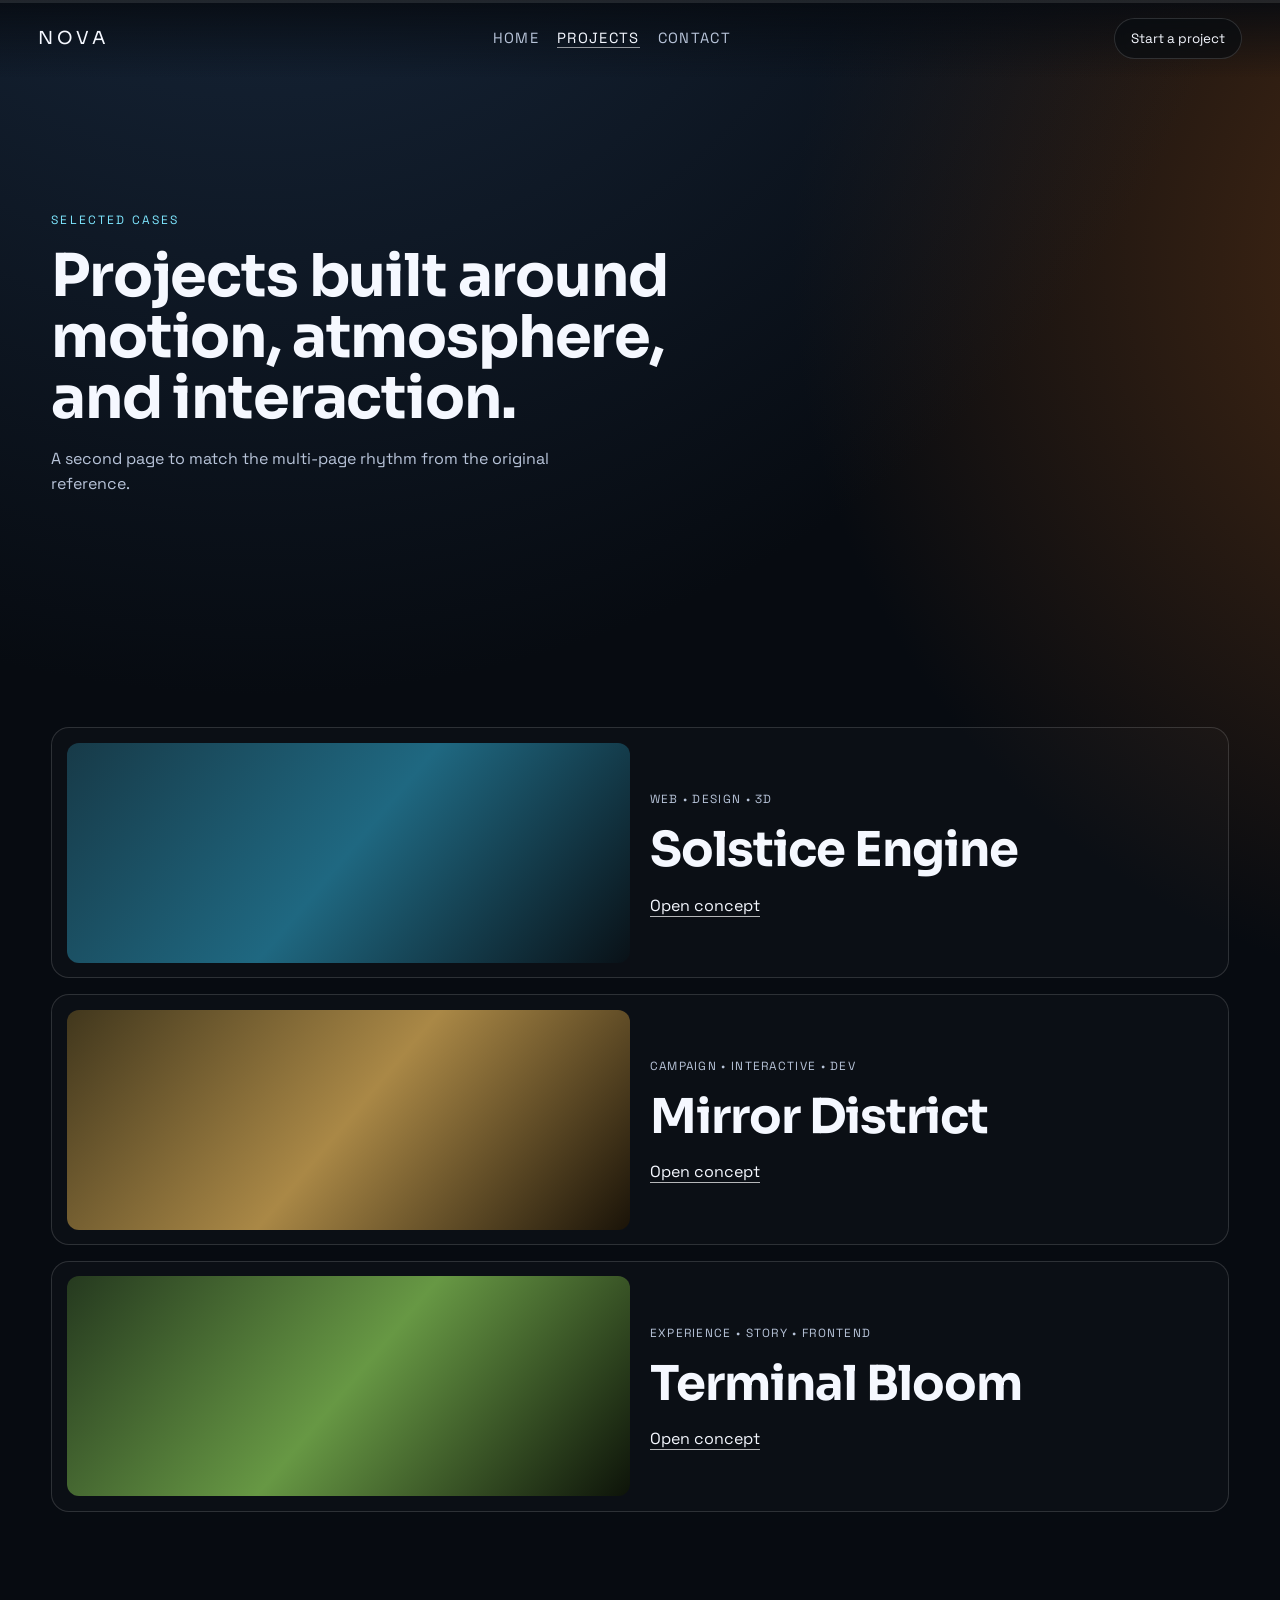
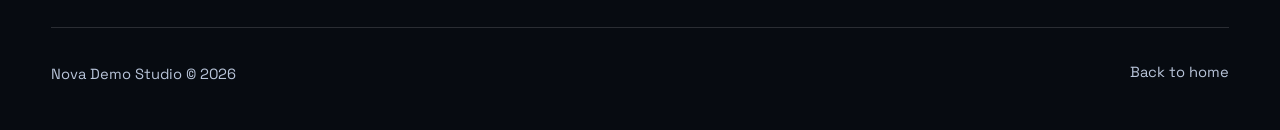
==== projects.html @ 7e59c1d0 "feat: add initial website structure with homepage, projects page, and game functionality - Created i" ====
<!DOCTYPE html>
<html lang="en">
<head>
  <meta charset="UTF-8">
  <meta name="viewport" content="width=device-width, initial-scale=1.0">
  <title>Nova Projects</title>
  <meta name="description" content="Project grid page for immersive studio demo.">
  <link rel="preconnect" href="https://fonts.googleapis.com">
  <link rel="preconnect" href="https://fonts.gstatic.com" crossorigin>
  <link href="https://fonts.googleapis.com/css2?family=Sora:wght@300;400;600;700;800&family=Space+Grotesk:wght@400;500;700&display=swap" rel="stylesheet">
  <link rel="stylesheet" href="./styles.css">
</head>
<body data-page="projects">
  <canvas id="ambient-canvas" aria-hidden="true"></canvas>
  <div class="grain" aria-hidden="true"></div>

  <header class="site-header" id="site-header">
    <a class="logo" href="./index.html">NOVA</a>
    <nav class="site-nav">
      <a href="./index.html">Home</a>
      <a class="active" href="./projects.html">Projects</a>
      <a href="mailto:hello@nova.studio">Contact</a>
    </nav>
    <a class="talk-btn magnetic" href="mailto:hello@nova.studio">Start a project</a>
  </header>

  <main class="projects-page">
    <section class="hero compact section reveal">
      <p class="eyebrow">SELECTED CASES</p>
      <h1>Projects built around motion, atmosphere, and interaction.</h1>
      <p class="hero-sub">A second page to match the multi-page rhythm from the original reference.</p>
    </section>

    <section class="projects-list section">
      <article class="project-row reveal" data-parallax="0.07">
        <div class="row-visual color-e"></div>
        <div class="row-content">
          <p>WEB • DESIGN • 3D</p>
          <h2>Solstice Engine</h2>
          <a class="inline-link" href="./index.html">Open concept</a>
        </div>
      </article>

      <article class="project-row reveal" data-parallax="0.04">
        <div class="row-visual color-f"></div>
        <div class="row-content">
          <p>CAMPAIGN • INTERACTIVE • DEV</p>
          <h2>Mirror District</h2>
          <a class="inline-link" href="./index.html">Open concept</a>
        </div>
      </article>

      <article class="project-row reveal" data-parallax="0.06">
        <div class="row-visual color-g"></div>
        <div class="row-content">
          <p>EXPERIENCE • STORY • FRONTEND</p>
          <h2>Terminal Bloom</h2>
          <a class="inline-link" href="./index.html">Open concept</a>
        </div>
      </article>
    </section>
  </main>

  <footer class="site-footer">
    <p>Nova Demo Studio © 2026</p>
    <a href="./index.html">Back to home</a>
  </footer>

  <div class="scroll-progress" aria-hidden="true"><span id="scroll-progress-bar"></span></div>
  <script src="./main.js"></script>
</body>
</html>
---- styles.css ----
:root {
  --bg: #070b11;
  --bg-soft: #101723;
  --surface: #131f30;
  --text: #f5f8ff;
  --muted: #b8c4d9;
  --line: rgba(255, 255, 255, 0.14);
  --accent: #7ee7ff;
  --accent-2: #ffd46b;
  --maxw: 1180px;
}

* {
  box-sizing: border-box;
}

html,
body {
  margin: 0;
  padding: 0;
  background: radial-gradient(circle at 20% -20%, #1a2c43 0%, transparent 45%),
    radial-gradient(circle at 120% 15%, #4e2c13 0%, transparent 35%),
    var(--bg);
  color: var(--text);
  font-family: "Space Grotesk", "Segoe UI", sans-serif;
  min-height: 100%;
}

body {
  overflow-x: hidden;
}

h1,
h2,
h3,
h4 {
  font-family: "Sora", "Segoe UI", sans-serif;
  letter-spacing: -0.02em;
  margin: 0;
}

p {
  margin: 0;
  line-height: 1.6;
}

a {
  color: inherit;
  text-decoration: none;
}

#ambient-canvas {
  position: fixed;
  inset: 0;
  width: 100%;
  height: 100%;
  z-index: -3;
}

.grain {
  position: fixed;
  inset: 0;
  z-index: -2;
  pointer-events: none;
  opacity: 0.15;
  background-image: radial-gradient(rgba(255, 255, 255, 0.28) 0.45px, transparent 0.45px);
  background-size: 4px 4px;
}

.site-header {
  position: fixed;
  top: 0;
  left: 0;
  right: 0;
  display: flex;
  align-items: center;
  justify-content: space-between;
  padding: 18px clamp(16px, 3vw, 38px);
  z-index: 40;
  background: linear-gradient(to bottom, rgba(7, 11, 17, 0.88), rgba(7, 11, 17, 0));
}

.logo {
  font-family: "Sora", sans-serif;
  font-size: 1.12rem;
  letter-spacing: 0.22em;
}

.site-nav {
  display: flex;
  gap: 18px;
  align-items: center;
}

.site-nav a {
  color: var(--muted);
  font-size: 0.92rem;
  text-transform: uppercase;
  letter-spacing: 0.09em;
  border-bottom: 1px solid transparent;
  transition: 0.3s ease;
}

.site-nav a:hover,
.site-nav a.active {
  color: var(--text);
  border-bottom-color: rgba(255, 255, 255, 0.55);
}

.talk-btn {
  border: 1px solid var(--line);
  border-radius: 999px;
  padding: 0.68rem 1rem;
  font-size: 0.84rem;
  background: rgba(8, 12, 18, 0.6);
  backdrop-filter: blur(6px);
  transition: 0.28s ease;
}

.talk-btn:hover {
  border-color: rgba(255, 255, 255, 0.6);
  transform: translateY(-2px);
}

main {
  width: min(var(--maxw), 92vw);
  margin: 0 auto;
  padding-top: 96px;
}

.section {
  position: relative;
  padding: clamp(58px, 9vw, 128px) 0;
}

.hero h1 {
  font-size: clamp(2rem, 5.5vw, 5rem);
  max-width: 16ch;
  line-height: 1.03;
  margin-top: 1rem;
}

.hero.compact h1 {
  font-size: clamp(1.9rem, 4.6vw, 4rem);
  max-width: 14ch;
}

.eyebrow {
  color: var(--accent);
  letter-spacing: 0.18em;
  text-transform: uppercase;
  font-size: 0.75rem;
}

.hero-sub {
  max-width: 58ch;
  margin-top: 1.1rem;
  color: var(--muted);
}

.pill-link {
  display: inline-flex;
  align-items: center;
  margin-top: 1.6rem;
  border-radius: 999px;
  border: 1px solid rgba(126, 231, 255, 0.45);
  padding: 0.72rem 1.1rem;
  font-size: 0.9rem;
  background: rgba(126, 231, 255, 0.08);
}

.hero-orbits {
  position: absolute;
  right: 0;
  top: 22%;
  width: min(36vw, 460px);
  aspect-ratio: 1;
  pointer-events: none;
}

.hero-orbits span {
  position: absolute;
  inset: 0;
  border-radius: 50%;
  border: 1px solid rgba(255, 255, 255, 0.15);
  animation: spin 18s linear infinite;
}

.hero-orbits span:nth-child(2) {
  inset: 12%;
  animation-duration: 13s;
  animation-direction: reverse;
}

.hero-orbits span:nth-child(3) {
  inset: 25%;
  animation-duration: 9s;
}

@keyframes spin {
  to {
    transform: rotate(360deg);
  }
}

.intro {
  display: grid;
  grid-template-columns: 1fr 1.2fr;
  gap: 2rem;
  border-top: 1px solid var(--line);
  border-bottom: 1px solid var(--line);
}

.intro h2 {
  font-size: clamp(1.5rem, 3.6vw, 3rem);
  max-width: 12ch;
}

.intro p {
  color: var(--muted);
  font-size: 1.03rem;
}

.section-head {
  display: flex;
  justify-content: space-between;
  align-items: end;
  gap: 1rem;
  margin-bottom: 2rem;
}

.section-head h3 {
  font-size: clamp(1.35rem, 3.2vw, 2.5rem);
}

.section-head p {
  max-width: 42ch;
  color: var(--muted);
}

.project-grid {
  display: grid;
  grid-template-columns: repeat(2, minmax(0, 1fr));
  gap: clamp(14px, 2vw, 24px);
}

.project-card {
  border: 1px solid var(--line);
  border-radius: 18px;
  overflow: hidden;
  background: rgba(255, 255, 255, 0.02);
  transition: transform 0.35s ease, border-color 0.35s ease;
}

.project-card:hover {
  transform: translateY(-6px);
  border-color: rgba(255, 255, 255, 0.48);
}

.project-media {
  height: 260px;
  border-bottom: 1px solid var(--line);
  background-size: 220% 220%;
  animation: drift 11s ease-in-out infinite;
}

@keyframes drift {
  0%,
  100% {
    background-position: 0% 50%;
  }
  50% {
    background-position: 100% 50%;
  }
}

.color-a { background-image: linear-gradient(130deg, #22324f, #347ab8, #0d1119); }
.color-b { background-image: linear-gradient(130deg, #3a2a12, #6e5c1a, #15100a); }
.color-c { background-image: linear-gradient(130deg, #1d3e34, #44a37f, #061812); }
.color-d { background-image: linear-gradient(130deg, #381f36, #91518a, #120914); }
.color-e { background-image: linear-gradient(130deg, #173a48, #1f6881, #091117); }
.color-f { background-image: linear-gradient(130deg, #41371d, #aa8846, #1a1308); }
.color-g { background-image: linear-gradient(130deg, #25391f, #679844, #0d1309); }

.project-meta {
  margin: 1rem 1rem 0.45rem;
  font-size: 0.72rem;
  letter-spacing: 0.12em;
  text-transform: uppercase;
  color: var(--muted);
}

.project-card h4 {
  margin: 0 1rem 1rem;
  font-size: 1.4rem;
}

.marquee {
  border-top: 1px solid var(--line);
  border-bottom: 1px solid var(--line);
  overflow: hidden;
}

.marquee-track {
  display: flex;
  gap: 2.2rem;
  width: max-content;
  padding: 1.1rem 0;
  animation: marquee 24s linear infinite;
}

.marquee-track span {
  letter-spacing: 0.14em;
  color: var(--accent-2);
  text-transform: uppercase;
  font-weight: 700;
}

@keyframes marquee {
  to {
    transform: translateX(-50%);
  }
}

.cta h2 {
  max-width: 12ch;
  font-size: clamp(1.8rem, 5vw, 4rem);
  margin: 0.7rem 0 1.3rem;
}

.talk-giant {
  display: inline-flex;
  border-radius: 999px;
  border: 1px solid var(--line);
  padding: 0.9rem 1.35rem;
  font-weight: 700;
  background: rgba(255, 212, 107, 0.1);
}

.projects-list {
  display: grid;
  gap: 1rem;
}

.project-row {
  display: grid;
  grid-template-columns: 1fr 1fr;
  gap: 1.2rem;
  border: 1px solid var(--line);
  border-radius: 18px;
  padding: 0.9rem;
  background: rgba(255, 255, 255, 0.02);
}

.row-visual {
  min-height: 220px;
  border-radius: 12px;
}

.row-content {
  align-self: center;
}

.row-content p {
  color: var(--muted);
  letter-spacing: 0.11em;
  text-transform: uppercase;
  font-size: 0.74rem;
}

.row-content h2 {
  margin: 0.65rem 0 0.9rem;
  font-size: clamp(1.5rem, 3.8vw, 3rem);
}

.inline-link {
  border-bottom: 1px solid rgba(255, 255, 255, 0.7);
}

.site-footer {
  width: min(var(--maxw), 92vw);
  margin: 0 auto;
  padding: 2.2rem 0 2.7rem;
  border-top: 1px solid var(--line);
  display: flex;
  justify-content: space-between;
  color: var(--muted);
  font-size: 0.92rem;
}

.scroll-progress {
  position: fixed;
  left: 0;
  top: 0;
  width: 100%;
  height: 3px;
  z-index: 80;
  background: rgba(255, 255, 255, 0.1);
}

#scroll-progress-bar {
  display: block;
  height: 100%;
  width: 0;
  background: linear-gradient(90deg, var(--accent), #ffffff);
}

.reveal {
  opacity: 0;
  transform: translateY(30px);
  transition: opacity 0.8s ease, transform 0.8s ease;
}

.reveal.visible {
  opacity: 1;
  transform: none;
}

/* ── Breakout Game ── */
.game-section .section-head {
  align-items: flex-start;
  flex-direction: column;
  gap: 0.5rem;
  margin-bottom: 1.4rem;
}

@media (min-width: 600px) {
  .game-section .section-head {
    flex-direction: row;
    align-items: flex-end;
  }
}

.game-hint {
  color: var(--muted);
  font-size: 0.82rem;
  letter-spacing: 0.07em;
  margin-bottom: 0.2rem;
}

.game-wrapper {
  position: relative;
  width: 100%;
  max-width: 760px;
  margin: 0 auto;
  border: 1px solid var(--line);
  border-radius: 18px;
  overflow: hidden;
  background: rgba(255,255,255,0.02);
  box-shadow: 0 0 60px rgba(126, 231, 255, 0.05);
}

#breakout-canvas {
  display: block;
  width: 100%;
  height: auto;
  cursor: none;
  outline: none;
  border-radius: 18px;
}

.game-overlay {
  position: absolute;
  inset: 0;
  display: flex;
  flex-direction: column;
  align-items: center;
  justify-content: center;
  gap: 1rem;
  background: rgba(7, 11, 17, 0.78);
  backdrop-filter: blur(8px);
  border-radius: 18px;
  transition: opacity 0.4s ease;
  z-index: 10;
}

.game-overlay.hidden {
  opacity: 0;
  pointer-events: none;
}

.game-overlay-title {
  font-family: "Sora", sans-serif;
  font-size: clamp(1.6rem, 5vw, 3rem);
  font-weight: 800;
  letter-spacing: 0.08em;
  color: var(--accent);
  text-shadow: 0 0 32px rgba(126,231,255,0.5);
}

.game-overlay-sub {
  color: var(--muted);
  font-size: 0.9rem;
  letter-spacing: 0.06em;
}

.game-start-btn {
  border: 1px solid rgba(126, 231, 255, 0.55);
  border-radius: 999px;
  padding: 0.72rem 1.5rem;
  font-size: 0.95rem;
  font-family: "Space Grotesk", sans-serif;
  background: rgba(126, 231, 255, 0.1);
  color: var(--text);
  cursor: pointer;
  transition: 0.25s ease;
  letter-spacing: 0.05em;
}

.game-start-btn:hover {
  background: rgba(126, 231, 255, 0.22);
  transform: translateY(-2px);
}

.game-stats {
  display: flex;
  justify-content: center;
  gap: 2.4rem;
  margin-top: 1.1rem;
  font-size: 0.9rem;
  color: var(--muted);
  letter-spacing: 0.08em;
  text-transform: uppercase;
}

.game-stats strong {
  color: var(--text);
  font-weight: 600;
}

@media (max-width: 980px) {
  .site-nav {
    display: none;
  }

  .hero-orbits {
    width: 52vw;
    top: 12%;
    opacity: 0.45;
  }

  .intro {
    grid-template-columns: 1fr;
  }

  .project-grid,
  .project-row {
    grid-template-columns: 1fr;
  }

  .project-media,
  .row-visual {
    min-height: 200px;
  }

  .site-footer {
    flex-direction: column;
    gap: 0.6rem;
  }
}
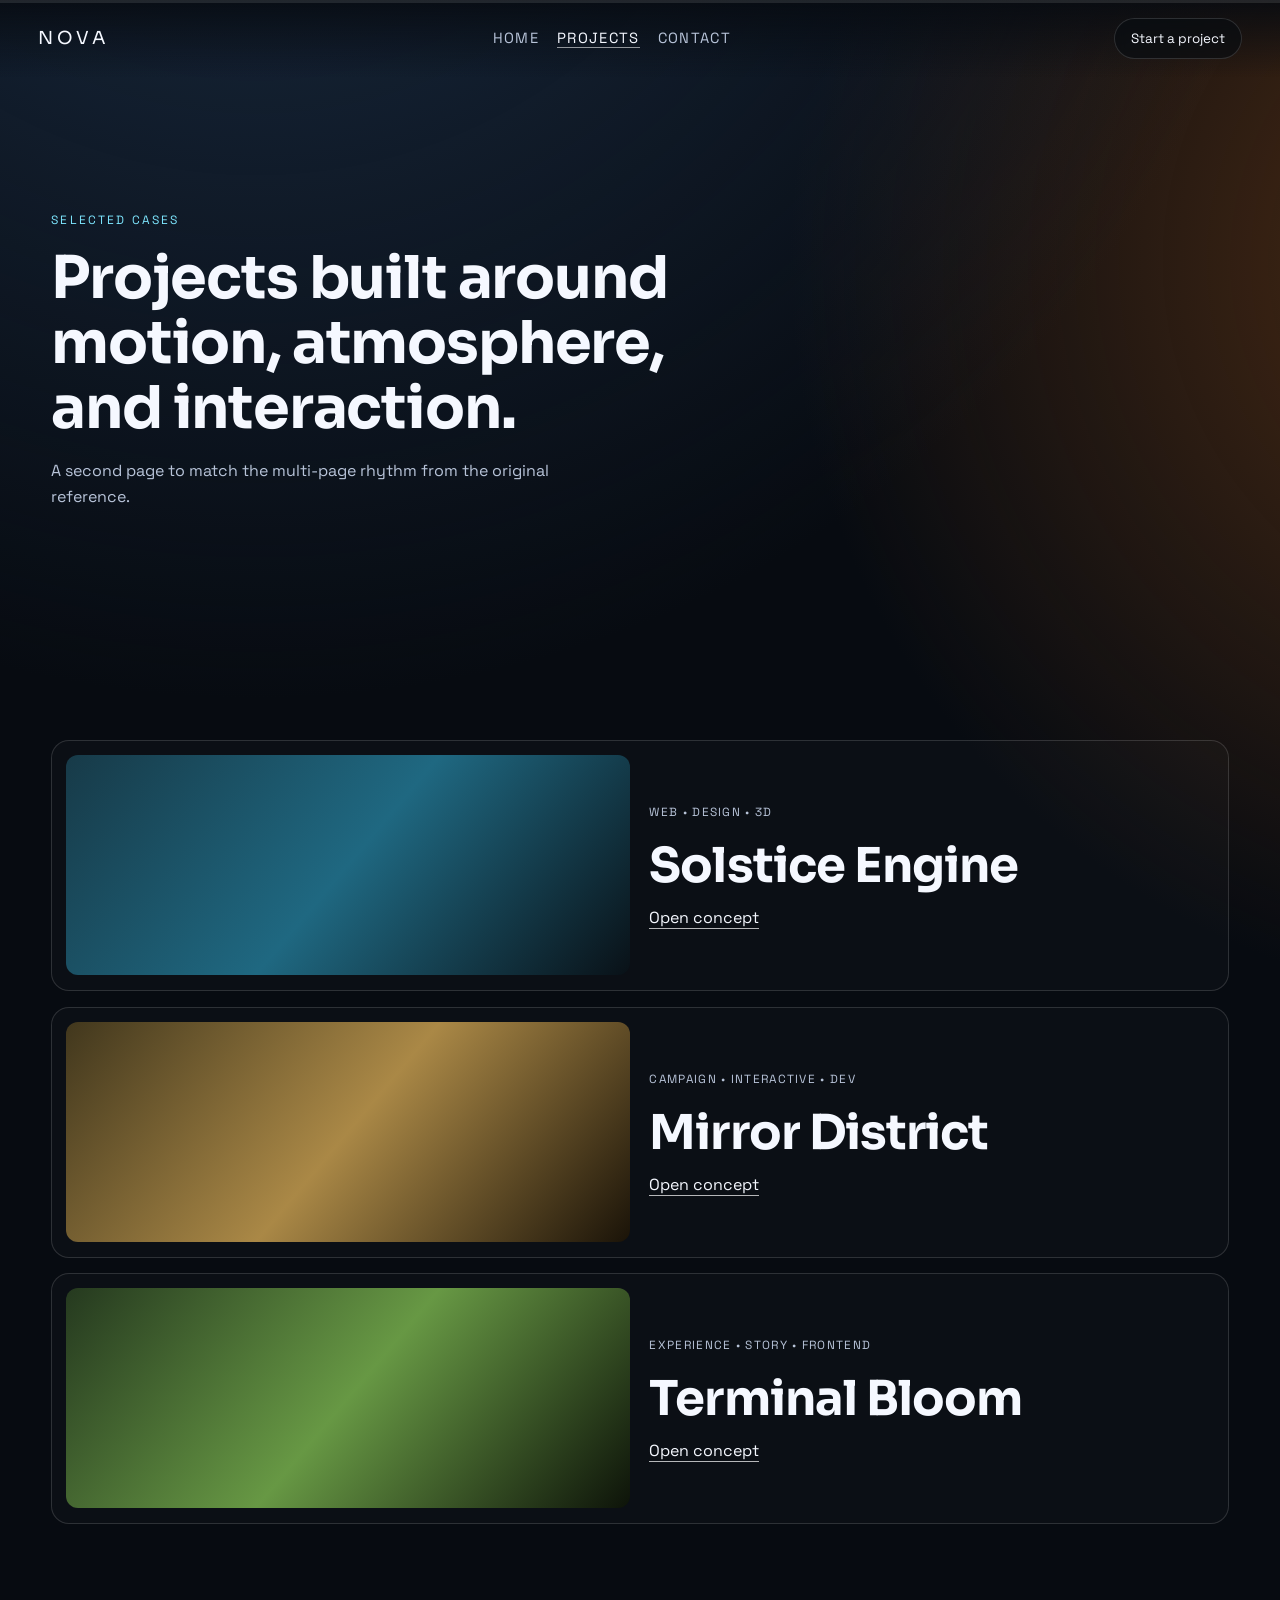
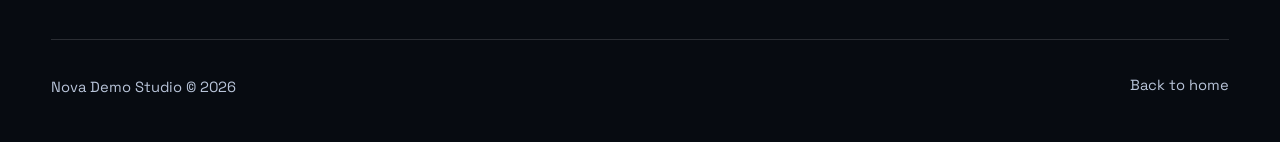
==== commit d47c2f66: "feat: add Lusion-inspired animation effects - Custom cursor (dot + lagging ring with hover/click sta" ====
--- a/projects.html
+++ b/projects.html
@@ -11,6 +11,9 @@
   <link rel="stylesheet" href="./styles.css">
 </head>
 <body data-page="projects">
+  <div class="page-transition" aria-hidden="true"></div>
+  <div class="cursor-dot" aria-hidden="true"></div>
+  <div class="cursor-ring" aria-hidden="true"></div>
   <canvas id="ambient-canvas" aria-hidden="true"></canvas>
   <div class="grain" aria-hidden="true"></div>
 
--- a/styles.css
+++ b/styles.css
@@ -558,3 +558,156 @@
     gap: 0.6rem;
   }
 }
+
+/* ── Custom Cursor ── */
+@media (pointer: fine) {
+  body,
+  a,
+  button {
+    cursor: none;
+  }
+}
+
+.cursor-dot,
+.cursor-ring {
+  position: fixed;
+  top: 0;
+  left: 0;
+  border-radius: 50%;
+  pointer-events: none;
+  z-index: 9999;
+  opacity: 0;
+  transform: translate(-50%, -50%);
+  transition: opacity 0.3s ease;
+  will-change: transform;
+}
+
+.cursor-dot {
+  width: 6px;
+  height: 6px;
+  background: #fff;
+}
+
+.cursor-ring {
+  z-index: 9998;
+  width: 36px;
+  height: 36px;
+  border: 1.5px solid rgba(126, 231, 255, 0.7);
+  transition: width 0.22s ease, height 0.22s ease, border-color 0.22s ease, opacity 0.3s ease;
+}
+
+.cursor-ring.hovered {
+  width: 58px;
+  height: 58px;
+  border-color: rgba(126, 231, 255, 1);
+}
+
+.cursor-ring.clicking {
+  width: 24px;
+  height: 24px;
+  background: rgba(126, 231, 255, 0.15);
+}
+
+/* ── Page Transition ── */
+.page-transition {
+  position: fixed;
+  inset: 0;
+  z-index: 300;
+  background: #070b11;
+  transform: translateY(0%);
+  transition: transform 0.7s cubic-bezier(0.76, 0, 0.24, 1);
+  pointer-events: none;
+}
+
+.page-transition.revealed {
+  transform: translateY(-100%);
+}
+
+.page-transition.covering {
+  transform: translateY(0%);
+  pointer-events: all;
+}
+
+/* ── Split-text Word Reveal ── */
+.word-wrap {
+  display: inline-block;
+  overflow: hidden;
+  vertical-align: bottom;
+  line-height: 1.1;
+}
+
+.word {
+  display: inline-block;
+  transform: translateY(105%);
+  opacity: 0;
+  transition: transform 0.75s cubic-bezier(0.16, 1, 0.3, 1),
+    opacity 0.5s ease;
+}
+
+.word.visible {
+  transform: translateY(0);
+  opacity: 1;
+}
+
+/* ── Header Scroll Behavior ── */
+.site-header {
+  transition: transform 0.4s ease, background 0.4s ease, padding 0.35s ease,
+    box-shadow 0.35s ease;
+}
+
+.site-header.scrolled {
+  background: rgba(7, 11, 17, 0.92);
+  backdrop-filter: blur(14px);
+  box-shadow: 0 1px 0 rgba(255, 255, 255, 0.06);
+  padding-top: 12px;
+  padding-bottom: 12px;
+}
+
+.site-header.hidden {
+  transform: translateY(-100%);
+}
+
+/* ── 3D Card Tilt ── */
+.project-card,
+.project-row {
+  transform-style: preserve-3d;
+  transition: border-color 0.35s ease;
+  will-change: transform;
+}
+
+.project-card:hover,
+.project-row:hover {
+  border-color: rgba(255, 255, 255, 0.48);
+}
+
+/* ── Stagger Reveal for grid items ── */
+.project-grid .project-card:nth-child(1) { transition-delay: 0s; }
+.project-grid .project-card:nth-child(2) { transition-delay: 0.1s; }
+.project-grid .project-card:nth-child(3) { transition-delay: 0.2s; }
+.project-grid .project-card:nth-child(4) { transition-delay: 0.3s; }
+
+.projects-list .project-row:nth-child(1) { transition-delay: 0s; }
+.projects-list .project-row:nth-child(2) { transition-delay: 0.12s; }
+.projects-list .project-row:nth-child(3) { transition-delay: 0.24s; }
+
+/* ── Enhanced Link hover ── */
+.pill-link,
+.talk-giant,
+.talk-btn {
+  transition: transform 0.3s cubic-bezier(0.16, 1, 0.3, 1),
+    border-color 0.28s ease, background 0.28s ease, box-shadow 0.28s ease;
+}
+
+.pill-link:hover {
+  transform: translateY(-3px);
+  border-color: rgba(126, 231, 255, 0.9);
+  background: rgba(126, 231, 255, 0.14);
+  box-shadow: 0 8px 24px rgba(126, 231, 255, 0.12);
+}
+
+.talk-giant:hover {
+  transform: translateY(-3px);
+  border-color: rgba(255, 212, 107, 0.7);
+  background: rgba(255, 212, 107, 0.16);
+  box-shadow: 0 8px 28px rgba(255, 212, 107, 0.12);
+}
